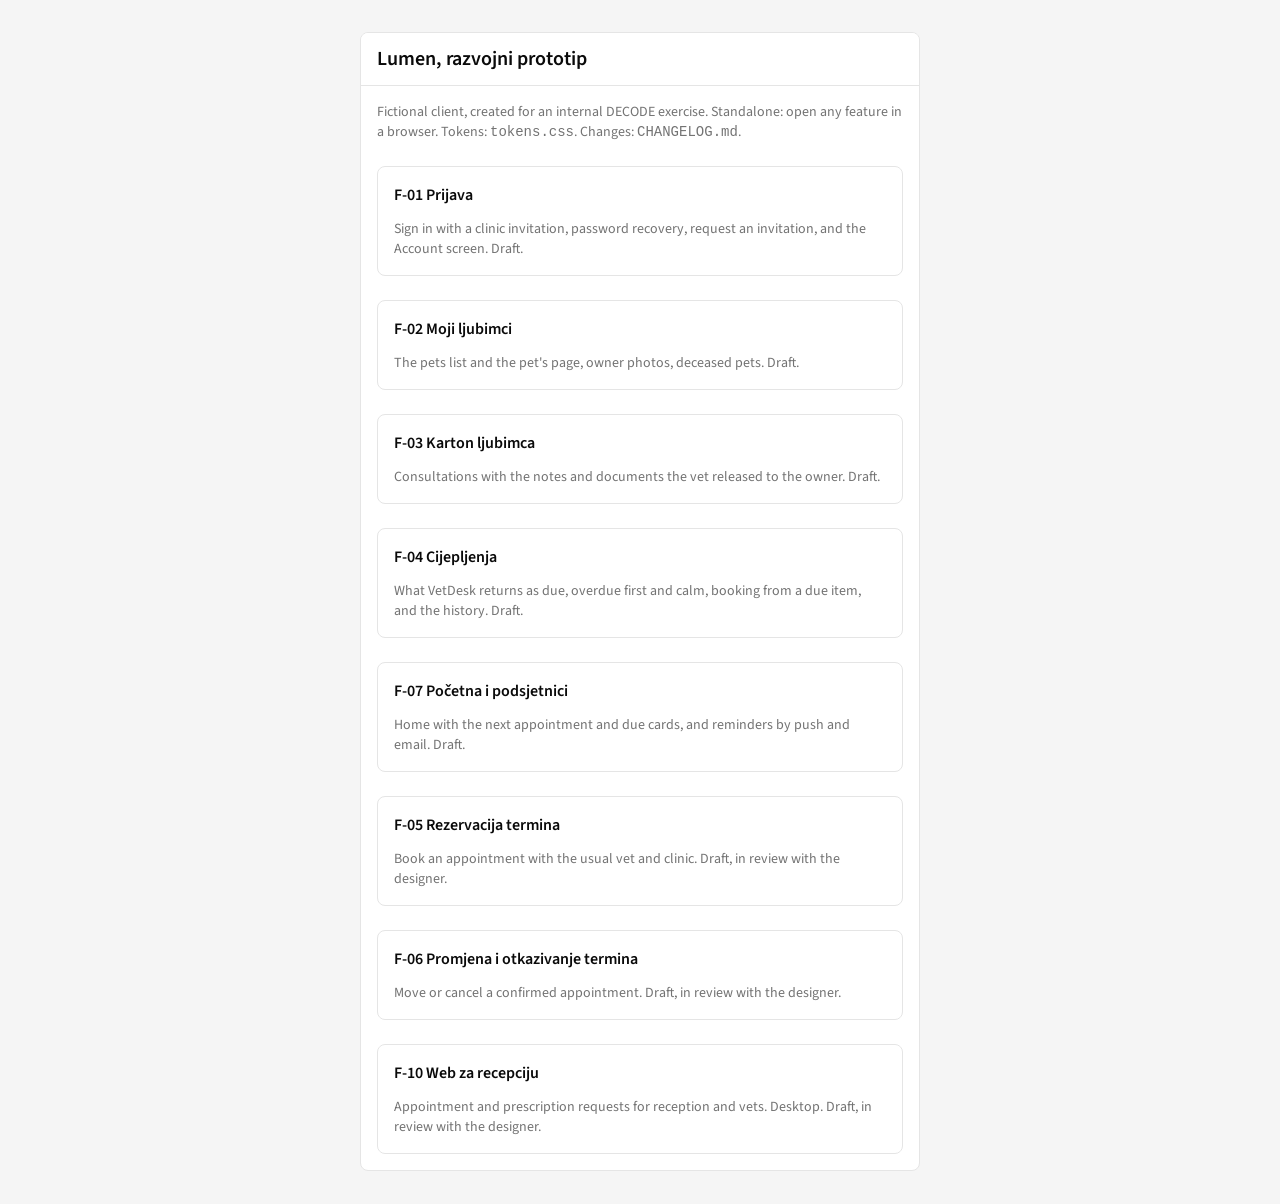
==== prototype/index.html @ 7cb43299 "Prototype F-07, Home and reminders, with its rules page and D-034 Home shows the next appointment an" ====
<!doctype html>
<html lang="hr">
<head>
  <meta charset="utf-8">
  <meta name="viewport" content="width=device-width, initial-scale=1">
  <title>Lumen prototip</title>
  <link rel="stylesheet" href="tokens.css">
  <link rel="stylesheet" href="shared.css">
</head>
<body>
  <div class="app">
    <header class="topbar"><h1>Lumen, razvojni prototip</h1></header>
    <main class="content">
      <p class="meta">Fictional client, created for an internal DECODE exercise. Standalone: open any feature in a browser. Tokens: <code>tokens.css</code>. Changes: <code>CHANGELOG.md</code>.</p>
      <a class="card" href="features/f-01-sign-in/index.html" style="text-decoration:none;color:inherit">
        <span class="card-title">F-01 Prijava</span>
        <span class="meta">Sign in with a clinic invitation, password recovery, request an invitation, and the Account screen. Draft.</span>
      </a>
      <a class="card" href="features/f-02-pets/index.html" style="text-decoration:none;color:inherit">
        <span class="card-title">F-02 Moji ljubimci</span>
        <span class="meta">The pets list and the pet's page, owner photos, deceased pets. Draft.</span>
      </a>
      <a class="card" href="features/f-03-record/index.html" style="text-decoration:none;color:inherit">
        <span class="card-title">F-03 Karton ljubimca</span>
        <span class="meta">Consultations with the notes and documents the vet released to the owner. Draft.</span>
      </a>
      <a class="card" href="features/f-04-vaccinations/index.html" style="text-decoration:none;color:inherit">
        <span class="card-title">F-04 Cijepljenja</span>
        <span class="meta">What VetDesk returns as due, overdue first and calm, booking from a due item, and the history. Draft.</span>
      </a>
      <a class="card" href="features/f-07-home/index.html" style="text-decoration:none;color:inherit">
        <span class="card-title">F-07 Početna i podsjetnici</span>
        <span class="meta">Home with the next appointment and due cards, and reminders by push and email. Draft.</span>
      </a>
      <a class="card" href="features/f-05-booking/index.html" style="text-decoration:none;color:inherit">
        <span class="card-title">F-05 Rezervacija termina</span>
        <span class="meta">Book an appointment with the usual vet and clinic. Draft, in review with the designer.</span>
      </a>
      <a class="card" href="features/f-06-move-cancel/index.html" style="text-decoration:none;color:inherit">
        <span class="card-title">F-06 Promjena i otkazivanje termina</span>
        <span class="meta">Move or cancel a confirmed appointment. Draft, in review with the designer.</span>
      </a>
      <a class="card" href="features/f-10-reception/index.html" style="text-decoration:none;color:inherit">
        <span class="card-title">F-10 Web za recepciju</span>
        <span class="meta">Appointment and prescription requests for reception and vets. Desktop. Draft, in review with the designer.</span>
      </a>
    </main>
  </div>
</body>
</html>
---- prototype/tokens.css ----
/* Design system snapshot
   Structure: shadcn/ui kit for Figma, Pro Blocks, June 2025
     Figma file v9mpONXW2tQm9v0MKIhoWS, node 580:9181 (Documentation)
     Collections read: "1. TailwindCSS", "2. Theme", "3. Mode" (Light)
   Brand: Lumen brand guidelines, summarised in
     client/2026-09-18-brand-and-clinics/brand-summary.md (PDF in Drive)
   Read: 2026-10-08

   shadcn gives the components, spacing, sizes and states. Lumen's brand replaces
   shadcn's colour, typeface and corner radius where the guidelines set them (D-007).
   Values the guidelines do not set are shadcn's defaults and are marked
   UNCONFIRMED until the designer settles them.

   Nothing here syncs. Re-read the source and bump the version when either moves. */

:root {
  /* Brand, from the Lumen guidelines */
  --lumen-teal: #0F7C7A;          /* primary */
  --lumen-sand: #F2E9DC;          /* secondary */
  --lumen-coral: #F26B5B;         /* calls to action only */

  /* shadcn semantic colours, Light mode */
  --color-background: #ffffff;
  --color-foreground: #0a0a0a;
  --color-card: #ffffff;
  --color-card-foreground: #0a0a0a;
  --color-primary: var(--lumen-teal);
  --color-primary-foreground: #ffffff;          /* UNCONFIRMED: shadcn uses #fafafa */
  --color-secondary: var(--lumen-sand);         /* UNCONFIRMED: shadcn secondary role */
  --color-secondary-foreground: #171717;
  --color-cta: var(--lumen-coral);
  --color-cta-foreground: #ffffff;              /* UNCONFIRMED: about 3:1 on coral, below AA for body text */
  --color-muted: #f5f5f5;                       /* UNCONFIRMED: shadcn default */
  --color-muted-foreground: #737373;            /* UNCONFIRMED: shadcn default */
  --color-accent: #f5f5f5;                      /* shadcn hover surface, not Lumen's accent */
  --color-accent-foreground: #171717;
  --color-border: #e5e5e5;                      /* UNCONFIRMED: shadcn default */
  --color-input: #e5e5e5;                       /* UNCONFIRMED: shadcn default */
  --color-ring: var(--lumen-teal);              /* UNCONFIRMED: shadcn uses #a3a3a3 */
  --color-destructive: #dc2626;                 /* UNCONFIRMED: shadcn default */
  --color-destructive-foreground: #fef2f2;
  --color-overlay: rgba(0, 0, 0, 0.5);          /* shadcn alpha/50, behind dialogs and sheets */

  /* Type. Guidelines: Source Sans 3, headings 600, body 400 */
  --font-sans: "Source Sans 3", system-ui, sans-serif;
  --font-weight-body: 400;
  --font-weight-medium: 500;                    /* UNCONFIRMED: shadcn uses 500 on buttons and labels */
  --font-weight-heading: 600;
  /* Sizes in rem so text follows the phone's text-size setting. 1rem = 16px */
  --text-xs: 0.75rem;   --leading-xs: 1rem;       /* 12 / 16 */
  --text-sm: 0.875rem;  --leading-sm: 1.25rem;    /* 14 / 20 */
  --text-base: 1rem;    --leading-base: 1.5rem;   /* 16 / 24 */
  --text-lg: 1.125rem;  --leading-lg: 1.75rem;    /* 18 / 28 */
  --text-xl: 1.25rem;   --leading-xl: 1.75rem;    /* 20 / 28 */
  --text-2xl: 1.5rem;   --leading-2xl: 2rem;      /* 24 / 32 */

  /* Spacing, Tailwind scale from the kit */
  --space-1: 4px;  --space-2: 8px;  --space-3: 12px; --space-4: 16px;
  --space-5: 20px; --space-6: 24px; --space-8: 32px; --space-10: 40px;
  --space-12: 48px; --space-16: 64px;

  /* Radius. Guidelines: 8 px. shadcn cards use 14 px (rounded-xl), held to 8 here */
  --radius: 8px;
  --radius-sm: 6px;
  --radius-full: 9999px;

  /* Borders and shadows, shadcn */
  --border-width: 1px;
  --shadow-xs: 0 1px 2px rgba(0, 0, 0, 0.05);
  --shadow-sm: 0 1px 3px rgba(0, 0, 0, 0.10), 0 1px 2px -1px rgba(0, 0, 0, 0.10);
  --shadow-lg: 0 10px 15px -3px rgba(0, 0, 0, 0.10), 0 4px 6px -4px rgba(0, 0, 0, 0.10);

  /* Control sizes, shadcn defaults (h-9 button and input) */
  --control-height: 36px;
  --control-height-lg: 40px;
}

/* Breakpoints from the kit, for reference in media queries:
   sm 640px, md 768px, lg 1024px, xl 1280px */
---- prototype/shared.css ----
/* Layout and component styles for the Lumen owner app prototype.
   Every value comes from tokens.css. Component shapes follow the shadcn/ui kit
   (Button, Badge, Radio Group, Select, Drawer), restyled with Lumen's tokens. */

@import url("https://fonts.googleapis.com/css2?family=Source+Sans+3:wght@400;500;600&display=swap");

*, *::before, *::after { box-sizing: border-box; }

html { font-size: 100%; }
html.text-200 { font-size: 200%; }

body {
  margin: 0;
  font-family: var(--font-sans);
  font-size: var(--text-base);
  line-height: var(--leading-base);
  font-weight: var(--font-weight-body);
  color: var(--color-foreground);
  background: var(--color-muted);
}

h1, h2, h3 { font-weight: var(--font-weight-heading); margin: 0; }
a { color: var(--color-primary); }
dd { overflow-wrap: anywhere; min-width: 0; }
h1 { font-size: var(--text-2xl); line-height: var(--leading-2xl); }
h2 { font-size: var(--text-lg); line-height: var(--leading-lg); }
h3 { font-size: var(--text-base); line-height: var(--leading-base); }
p { margin: 0; }

/* The phone. Full width below 768px, a centred column from 768px. */
.app {
  min-height: 100vh;
  background: var(--color-background);
  display: flex;
  flex-direction: column;
  position: relative;
}
@media (min-width: 768px) {
  body { padding: var(--space-8) 0; }
  .app {
    max-width: 560px;
    min-height: calc(100vh - 2 * var(--space-8));
    margin: 0 auto;
    border: var(--border-width) solid var(--color-border);
    border-radius: var(--radius);
    overflow: hidden;
  }
}

.topbar {
  display: flex;
  align-items: center;
  gap: var(--space-2);
  padding: var(--space-3) var(--space-4);
  border-bottom: var(--border-width) solid var(--color-border);
  background: var(--color-background);
  position: sticky;
  top: 0;
  z-index: 5;
}
.topbar h1 { flex: 1; font-size: var(--text-xl); line-height: var(--leading-xl); }

.content { flex: 1; padding: var(--space-4); display: flex; flex-direction: column; gap: var(--space-6); }

/* Button, after the shadcn Button. Primary is Lumen Teal (see tokens: coral is open). */
.btn {
  font: inherit;
  font-size: var(--text-sm);
  line-height: var(--leading-sm);
  font-weight: var(--font-weight-medium);
  min-height: var(--control-height);
  padding: var(--space-2) var(--space-4);
  border-radius: var(--radius);
  border: var(--border-width) solid transparent;
  cursor: pointer;
  display: inline-flex;
  align-items: center;
  justify-content: center;
  gap: var(--space-2);
  text-align: center;
  text-decoration: none;
}
.btn:focus-visible { outline: 2px solid var(--color-ring); outline-offset: 2px; }
.btn-primary { background: var(--color-primary); color: var(--color-primary-foreground); }
.btn-outline { background: var(--color-background); color: var(--color-foreground); border-color: var(--color-input); }
.btn-ghost { background: transparent; color: var(--color-foreground); }
.btn-destructive { background: var(--color-destructive); color: var(--color-destructive-foreground); }
.btn-lg { min-height: var(--control-height-lg); font-size: var(--text-base); line-height: var(--leading-base); }
.btn-block { width: 100%; }
.btn[disabled] { opacity: 0.5; cursor: not-allowed; }
.btn-icon { padding: var(--space-2); min-width: var(--control-height); }

/* Badge, after the shadcn Badge */
.badge {
  display: inline-flex;
  align-items: center;
  font-size: var(--text-xs);
  line-height: var(--leading-xs);
  font-weight: var(--font-weight-medium);
  padding: 2px var(--space-2);
  border-radius: var(--radius-sm);
  border: var(--border-width) solid transparent;
  max-width: 100%;   /* wraps rather than overflowing at large text sizes */
}
.badge-requested { background: var(--color-secondary); color: var(--color-secondary-foreground); }
.badge-confirmed { background: var(--color-primary); color: var(--color-primary-foreground); }
.badge-rejected { background: var(--color-background); color: var(--color-destructive); border-color: var(--color-destructive); }
.badge-unconfirmed { background: var(--color-background); color: var(--color-muted-foreground); border: var(--border-width) dashed var(--color-muted-foreground); }

/* Card: the kit's Card (page "Card") */
.card {
  border: var(--border-width) solid var(--color-border);
  border-radius: var(--radius);
  background: var(--color-card);
  padding: var(--space-4);
  display: flex;
  flex-direction: column;
  gap: var(--space-3);
}
.card-row { display: flex; justify-content: space-between; align-items: flex-start; gap: var(--space-3); }
.card-title { font-weight: var(--font-weight-heading); overflow-wrap: anywhere; }
.meta { font-size: var(--text-sm); line-height: var(--leading-sm); color: var(--color-muted-foreground); }
.clamp-2 { display: -webkit-box; -webkit-line-clamp: 2; -webkit-box-orient: vertical; overflow: hidden; }
.clamp-3 { display: -webkit-box; -webkit-line-clamp: 3; -webkit-box-orient: vertical; overflow: hidden; }
.truncate { white-space: nowrap; overflow: hidden; text-overflow: ellipsis; min-width: 0; }
.linklike { background: none; border: 0; padding: 0; font: inherit; color: var(--color-primary); font-weight: var(--font-weight-medium); cursor: pointer; text-decoration: underline; }

/* Tabs: the kit's Tabs / Trigger, Active On/Off (page "Tabs") */
.tabs { display: flex; gap: var(--space-1); padding: var(--space-1); background: var(--color-muted); border-radius: var(--radius); }
.tab { flex: 1; font: inherit; font-size: var(--text-sm); line-height: var(--leading-sm); font-weight: var(--font-weight-medium); border: 0; border-radius: var(--radius-sm); padding: var(--space-2); background: transparent; color: var(--color-muted-foreground); cursor: pointer; }
.tab[aria-selected="true"] { background: var(--color-background); color: var(--color-foreground); box-shadow: var(--shadow-xs); }

/* Form sections */
.field { display: flex; flex-direction: column; gap: var(--space-2); border: 0; padding: 0; margin: 0; min-width: 0; }
.field > legend, .field > label.label { font-size: var(--text-sm); line-height: var(--leading-sm); font-weight: var(--font-weight-heading); padding: 0; margin-bottom: var(--space-2); }

/* Radio card, composed from the kit's Radio Group inside a bordered row */
.option {
  display: flex;
  align-items: center;
  gap: var(--space-3);
  border: var(--border-width) solid var(--color-input);
  border-radius: var(--radius);
  padding: var(--space-3);
  cursor: pointer;
  min-width: 0;
}
.option:has(input:checked) { border-color: var(--color-primary); box-shadow: 0 0 0 1px var(--color-primary); }
.option:has(input:focus-visible) { outline: 2px solid var(--color-ring); outline-offset: 2px; }
.option input { accent-color: var(--color-primary); width: 16px; height: 16px; margin: 0; flex: none; }
.option-body { display: flex; flex-direction: column; min-width: 0; flex: 1; }
.option-list { display: flex; flex-direction: column; gap: var(--space-2); }

/* Select, after the shadcn Select (native element for the prototype) */
.select {
  font: inherit;
  font-size: var(--text-sm);
  min-height: var(--control-height);
  padding: var(--space-2) var(--space-3);
  border: var(--border-width) solid var(--color-input);
  border-radius: var(--radius);
  background: var(--color-background);
  color: var(--color-foreground);
  width: 100%;
}
.select:focus-visible { outline: 2px solid var(--color-ring); outline-offset: 2px; }

/* Chips: the kit's Toggle Group, one item pressed at a time (page "Toggle Group") */
.chips { display: flex; flex-wrap: wrap; gap: var(--space-2); }
.chip[aria-pressed="true"] { background: var(--color-primary); color: var(--color-primary-foreground); border-color: var(--color-primary); }

/* Day strip and time grid: Toggle Group items, as the chips */
.days { display: flex; gap: var(--space-2); overflow-x: auto; padding-bottom: var(--space-2); scroll-snap-type: x proximity; }
.day { flex: none; flex-direction: column; min-width: 56px; padding: var(--space-2); gap: 0; scroll-snap-align: start; }
.day small { font-size: var(--text-xs); line-height: var(--leading-xs); font-weight: var(--font-weight-body); }
.day[aria-pressed="true"] { background: var(--color-primary); color: var(--color-primary-foreground); border-color: var(--color-primary); }
.day.is-empty { color: var(--color-muted-foreground); }
.times { display: grid; grid-template-columns: repeat(4, minmax(0, 1fr)); gap: var(--space-2); }
.time[aria-pressed="true"] { background: var(--color-primary); color: var(--color-primary-foreground); border-color: var(--color-primary); }
@media (max-width: 374px) { .times { grid-template-columns: repeat(3, minmax(0, 1fr)); } }
@media (min-width: 768px) { .times { grid-template-columns: repeat(5, minmax(0, 1fr)); } }

/* Alert: the kit's Alert, Variant Default and Destructive, with its Button slot (page "Alert") */
.alert {
  display: flex;
  flex-direction: column;
  gap: var(--space-2);
  border: var(--border-width) solid var(--color-border);
  border-radius: var(--radius);
  padding: var(--space-3) var(--space-4);
  background: var(--color-card);
  color: var(--color-card-foreground);
  font-size: var(--text-sm);
  line-height: var(--leading-sm);
}
.alert-title { font-weight: var(--font-weight-heading); }
.alert-error { background: var(--color-background); border-color: var(--color-destructive); color: var(--color-destructive); }
.alert .btn { align-self: flex-start; }

/* Skeleton: the kit's Skeleton (page "Skeleton") */
.skeleton { background: var(--color-muted); border-radius: var(--radius); min-height: var(--control-height); animation: pulse 1.5s ease-in-out infinite; }
@keyframes pulse { 50% { opacity: 0.5; } }
@media (prefers-reduced-motion: reduce) { .skeleton { animation: none; } }

.empty { text-align: center; display: flex; flex-direction: column; align-items: center; gap: var(--space-3); padding: var(--space-10) var(--space-4); }

/* Sticky footer for the main action */
.footer {
  position: sticky;
  bottom: 0;
  background: var(--color-background);
  border-top: var(--border-width) solid var(--color-border);
  padding: var(--space-3) var(--space-4);
  display: flex;
  flex-direction: column;
  gap: var(--space-2);
}

/* Bottom sheet confirmation: the kit's Drawer (page "Drawer") */
.scrim { position: fixed; inset: 0; background: var(--color-overlay); display: flex; align-items: flex-end; justify-content: center; z-index: 20; }
.sheet {
  background: var(--color-background);
  width: 100%;
  max-width: 560px;
  border-radius: var(--radius) var(--radius) 0 0;
  padding: var(--space-6) var(--space-4) var(--space-4);
  display: flex;
  flex-direction: column;
  gap: var(--space-3);
}
.sheet .actions { display: flex; flex-direction: column; gap: var(--space-2); margin-top: var(--space-2); }

/* Toast: the kit's Sonner, State Default (page "Sonner") */
.toast {
  position: fixed;
  left: 50%;
  bottom: calc(var(--control-height-lg) + var(--space-8));  /* above the sticky footer */
  transform: translateX(-50%);
  background: var(--color-background);
  color: var(--color-foreground);
  border: var(--border-width) solid var(--color-border);
  padding: var(--space-3) var(--space-4);
  border-radius: var(--radius);
  font-size: var(--text-sm);
  line-height: var(--leading-sm);
  box-shadow: var(--shadow-lg);
  z-index: 30;
  max-width: calc(100% - 2 * var(--space-4));
}

/* A push notification, simulated by the prototype. Visually the phone's, not the app's */
.push {
  position: fixed;
  top: var(--space-3);
  left: 50%;
  transform: translateX(-50%);
  width: min(400px, calc(100% - 2 * var(--space-4)));
  background: var(--color-background);
  color: var(--color-foreground);
  border: var(--border-width) solid var(--color-border);
  border-radius: var(--radius);
  box-shadow: var(--shadow-lg);
  padding: var(--space-3) var(--space-4);
  z-index: 40;
  cursor: pointer;
  text-align: left;
  font: inherit;
}
.push small { color: var(--color-muted-foreground); font-size: var(--text-xs); }

.sr-only { position: absolute; width: 1px; height: 1px; overflow: hidden; clip: rect(0 0 0 0); white-space: nowrap; }

/* ---------- Prototype scaffolding, not part of the product ---------- */
.proto-panel {
  position: fixed;
  right: var(--space-2);
  top: 10px;
  z-index: 50;
  font-family: ui-monospace, Menlo, monospace;
  font-size: 12px;
  line-height: 16px;
}
.proto-panel > button {
  font: inherit; background: #111; color: #ff0; border: 2px dashed #ff0; border-radius: 4px; padding: 6px 10px; cursor: pointer;
}
.proto-panel .proto-body {
  display: none; margin-top: 6px; background: #111; color: #eee; border: 2px dashed #ff0; border-radius: 4px; padding: 10px;
  width: 280px; max-height: 70vh; overflow: auto;
}
.proto-panel.open .proto-body { display: block; }
.proto-body h4 { margin: 8px 0 4px; color: #ff0; font-size: 12px; }
.proto-body a, .proto-body button { color: #9cf; background: none; border: 0; font: inherit; cursor: pointer; padding: 1px 0; text-align: left; display: block; }
.proto-body a[aria-current="true"] { color: #ff0; font-weight: bold; }

.devdoc { margin: var(--space-4); font-size: 13px; line-height: 18px; font-family: ui-monospace, Menlo, monospace; background: #fafafa; border: 2px dashed #999; border-radius: 4px; padding: 10px; color: #222; }
.devdoc summary { cursor: pointer; font-weight: bold; }
.devdoc table { border-collapse: collapse; width: 100%; margin: 8px 0; }
.devdoc th, .devdoc td { border: 1px solid #ccc; padding: 4px 6px; text-align: left; vertical-align: top; }
.devdoc .unconf { color: #b00; font-weight: bold; }
@media (min-width: 768px) { .devdoc { max-width: 900px; margin: var(--space-4) auto; } }

/* ---------- Reception web view (F-10): desktop layout ---------- */
.desk { min-height: 100vh; background: var(--color-background); display: flex; flex-direction: column; }
.desk-header { display: flex; align-items: center; justify-content: space-between; gap: var(--space-4); padding: var(--space-3) var(--space-6); border-bottom: var(--border-width) solid var(--color-border); }
.desk-header h1 { font-size: var(--text-lg); line-height: var(--leading-lg); }
.desk-nav { display: flex; gap: var(--space-1); padding: var(--space-3) var(--space-6) 0; border-bottom: var(--border-width) solid var(--color-border); }
.desk-nav .tab { flex: none; border-radius: var(--radius-sm) var(--radius-sm) 0 0; padding: var(--space-2) var(--space-4); display: inline-flex; gap: var(--space-2); align-items: center; }
.desk-nav .tab[aria-selected="true"] { box-shadow: none; background: var(--color-muted); color: var(--color-foreground); }
.count { font-size: var(--text-xs); line-height: var(--leading-xs); background: var(--color-primary); color: var(--color-primary-foreground); border-radius: var(--radius-full); padding: 0 var(--space-2); }
.desk-body { flex: 1; display: grid; grid-template-columns: minmax(0, 1fr) 400px; min-height: 0; }
.desk-body.no-detail { grid-template-columns: minmax(0, 1fr); }
.desk-list { padding: var(--space-4) var(--space-6); display: flex; flex-direction: column; gap: var(--space-2); min-width: 0; }
.desk-list h2 { font-size: var(--text-sm); line-height: var(--leading-sm); color: var(--color-muted-foreground); margin-top: var(--space-4); }
.row {
  display: grid; grid-template-columns: 110px minmax(0, 1.2fr) minmax(0, 1.4fr) 140px; gap: var(--space-4); align-items: center;
  width: 100%; text-align: left; font: inherit; font-size: var(--text-sm); line-height: var(--leading-sm); color: var(--color-foreground);
  background: var(--color-card); border: var(--border-width) solid var(--color-border); border-radius: var(--radius); padding: var(--space-3) var(--space-4); cursor: pointer;
}
.row:focus-visible { outline: 2px solid var(--color-ring); outline-offset: 2px; }
.row[aria-current="true"] { border-color: var(--color-primary); box-shadow: 0 0 0 1px var(--color-primary); }
.row.is-auto { background: var(--color-muted); color: var(--color-muted-foreground); cursor: default; }
.row .when { font-weight: var(--font-weight-heading); }
.row .left { text-align: right; font-weight: var(--font-weight-medium); }
.row-rx { grid-template-columns: minmax(0, 1fr) minmax(0, 1.4fr) 140px; }
.desk-detail { border-left: var(--border-width) solid var(--color-border); padding: var(--space-4) var(--space-6); display: flex; flex-direction: column; gap: var(--space-4); overflow-wrap: anywhere; }
.desk-detail dl { display: grid; grid-template-columns: 130px minmax(0, 1fr); gap: var(--space-2) var(--space-3); margin: 0; font-size: var(--text-sm); line-height: var(--leading-sm); }
.desk-detail dt { color: var(--color-muted-foreground); }
.desk-detail dd { margin: 0; }
.desk-detail .actions { display: flex; gap: var(--space-2); flex-wrap: wrap; }
.input { font: inherit; font-size: var(--text-sm); min-height: var(--control-height); padding: var(--space-2) var(--space-3); border: var(--border-width) solid var(--color-input); border-radius: var(--radius); background: var(--color-background); color: var(--color-foreground); width: 100%; }
.input:focus-visible { outline: 2px solid var(--color-ring); outline-offset: 2px; }
textarea.input { min-height: 80px; resize: vertical; }
.role-tag { font-size: var(--text-sm); color: var(--color-muted-foreground); text-align: right; }
@media (max-width: 1023px) {
  .desk-body { grid-template-columns: minmax(0, 1fr); }
  .desk-detail { position: fixed; inset: 0; z-index: 15; background: var(--color-background); border-left: 0; overflow: auto; }
  .row { grid-template-columns: 100px minmax(0, 1fr) 110px; }
  .row .col-who { display: none; }
}

/* Prototype panel sits bottom right on the reception view, clear of the signed-in user */
body:has(.desk-header) .proto-panel { top: auto; bottom: var(--space-3); }

/* Bottom navigation of the owner app (D-010): four tabs share the width and wrap at large text */
nav.footer .tab { min-width: 0; overflow-wrap: anywhere; padding: var(--space-2) var(--space-1); }

/* Email previews (F-07) use the full width, up to the 600 px email column */
.app.is-email { max-width: none; border: 0; border-radius: 0; }
@media (min-width: 768px) { body:has(.app.is-email) { padding: 0; } }
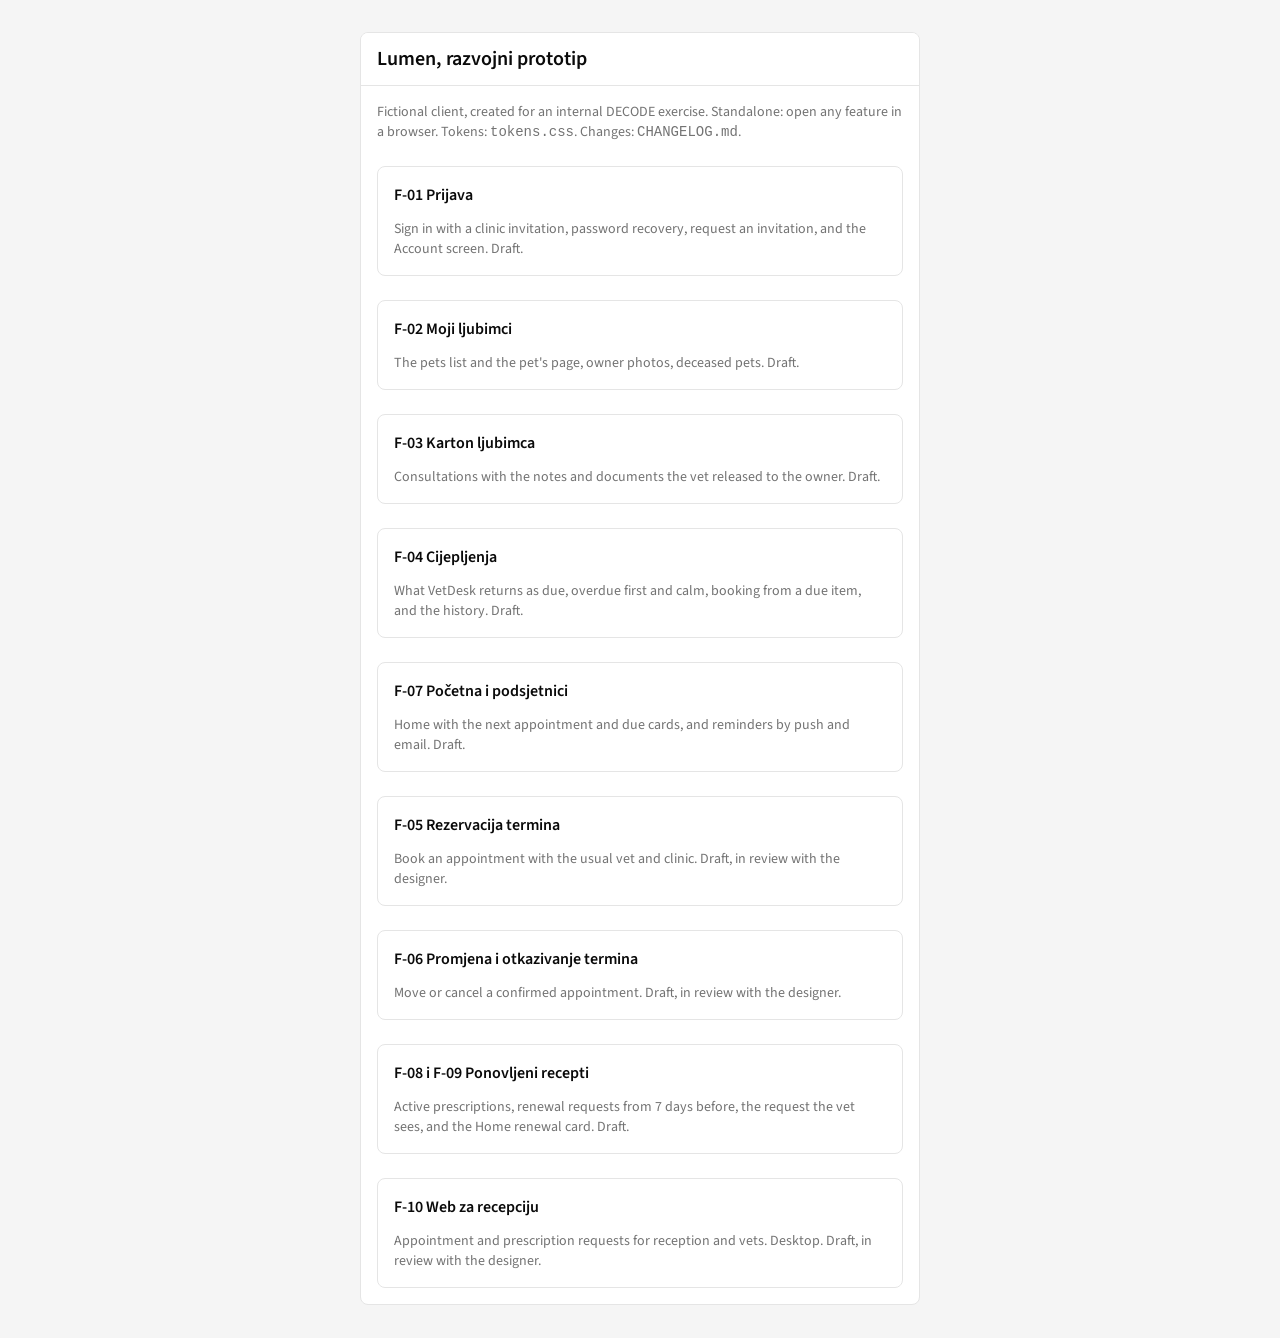
==== commit 7c1fc332: "Prototype F-08 and F-09, repeat prescriptions, with rules page and D-035 Active prescriptions, renew" ====
--- a/prototype/index.html
+++ b/prototype/index.html
@@ -40,6 +40,10 @@
         <span class="card-title">F-06 Promjena i otkazivanje termina</span>
         <span class="meta">Move or cancel a confirmed appointment. Draft, in review with the designer.</span>
       </a>
+      <a class="card" href="features/f-08-f-09-prescriptions/index.html" style="text-decoration:none;color:inherit">
+        <span class="card-title">F-08 i F-09 Ponovljeni recepti</span>
+        <span class="meta">Active prescriptions, renewal requests from 7 days before, the request the vet sees, and the Home renewal card. Draft.</span>
+      </a>
       <a class="card" href="features/f-10-reception/index.html" style="text-decoration:none;color:inherit">
         <span class="card-title">F-10 Web za recepciju</span>
         <span class="meta">Appointment and prescription requests for reception and vets. Desktop. Draft, in review with the designer.</span>
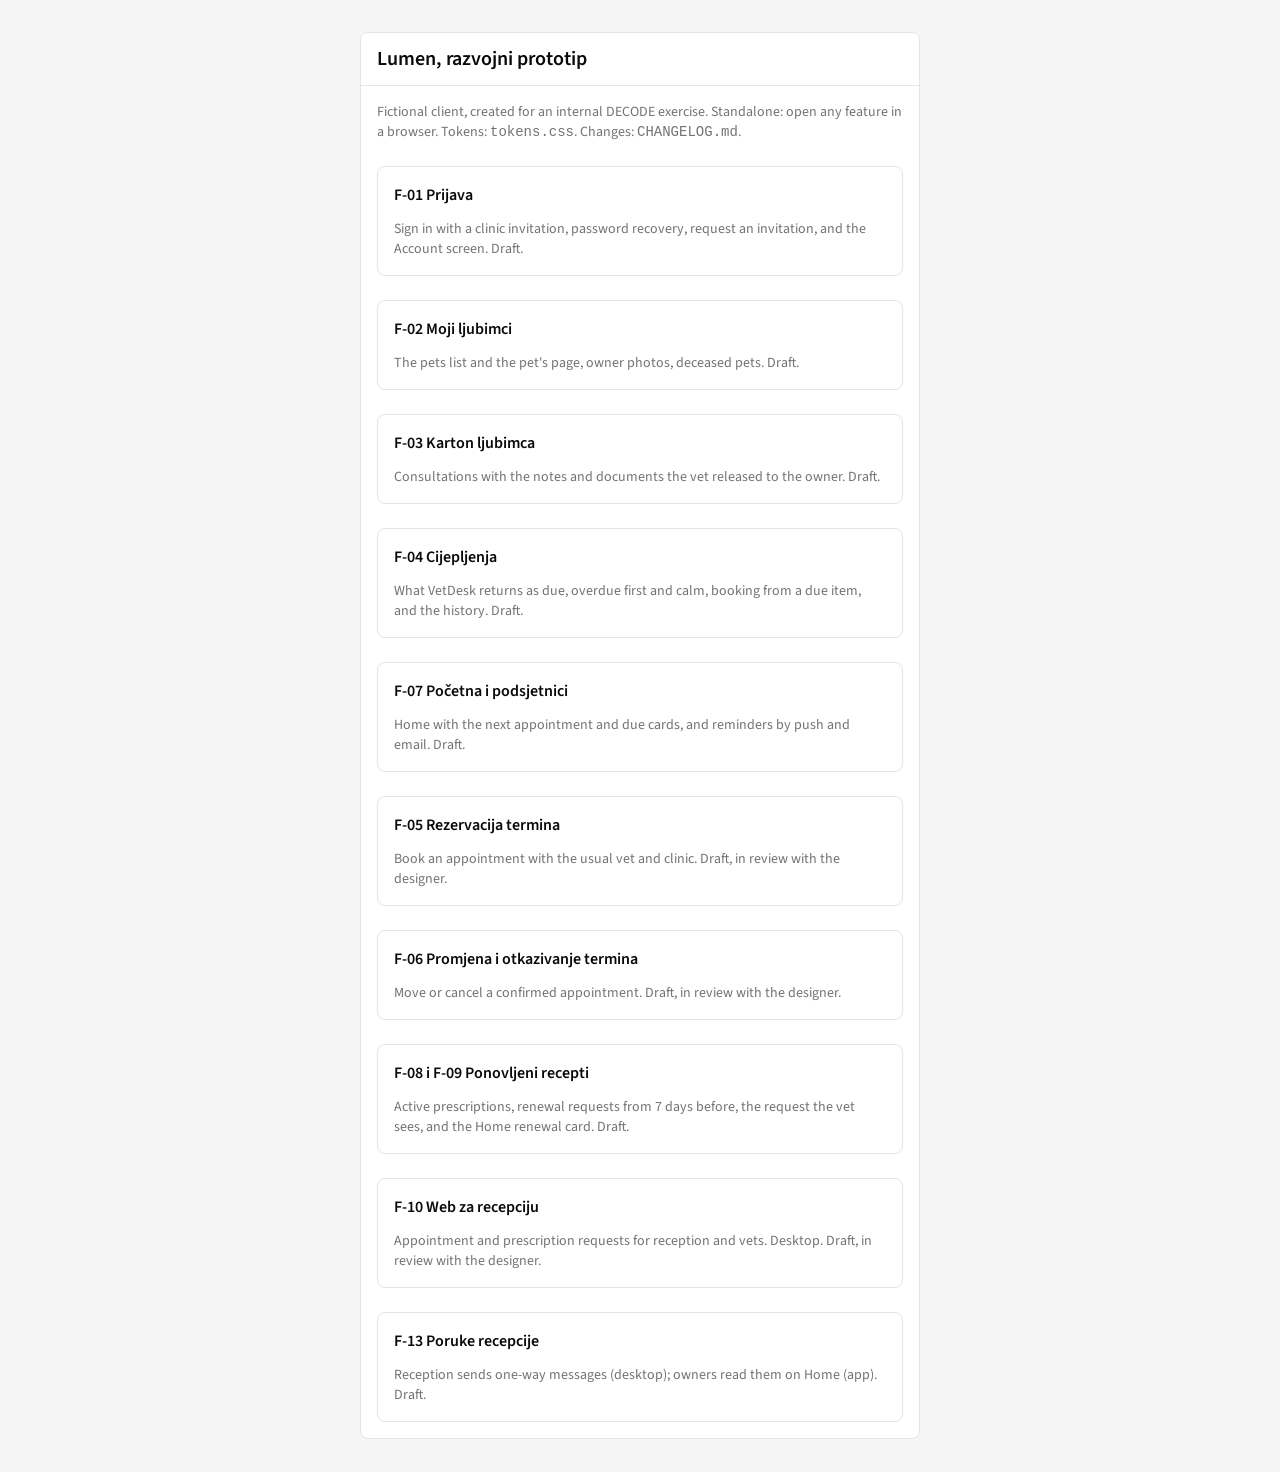
==== commit a2e576e4: "Prototype F-13, reception messages, with its rules page and D-036 Reception sends one-way messages f" ====
--- a/prototype/index.html
+++ b/prototype/index.html
@@ -48,6 +48,10 @@
         <span class="card-title">F-10 Web za recepciju</span>
         <span class="meta">Appointment and prescription requests for reception and vets. Desktop. Draft, in review with the designer.</span>
       </a>
+      <a class="card" href="features/f-13-messages/index.html" style="text-decoration:none;color:inherit">
+        <span class="card-title">F-13 Poruke recepcije</span>
+        <span class="meta">Reception sends one-way messages (desktop); owners read them on Home (app). Draft.</span>
+      </a>
     </main>
   </div>
 </body>
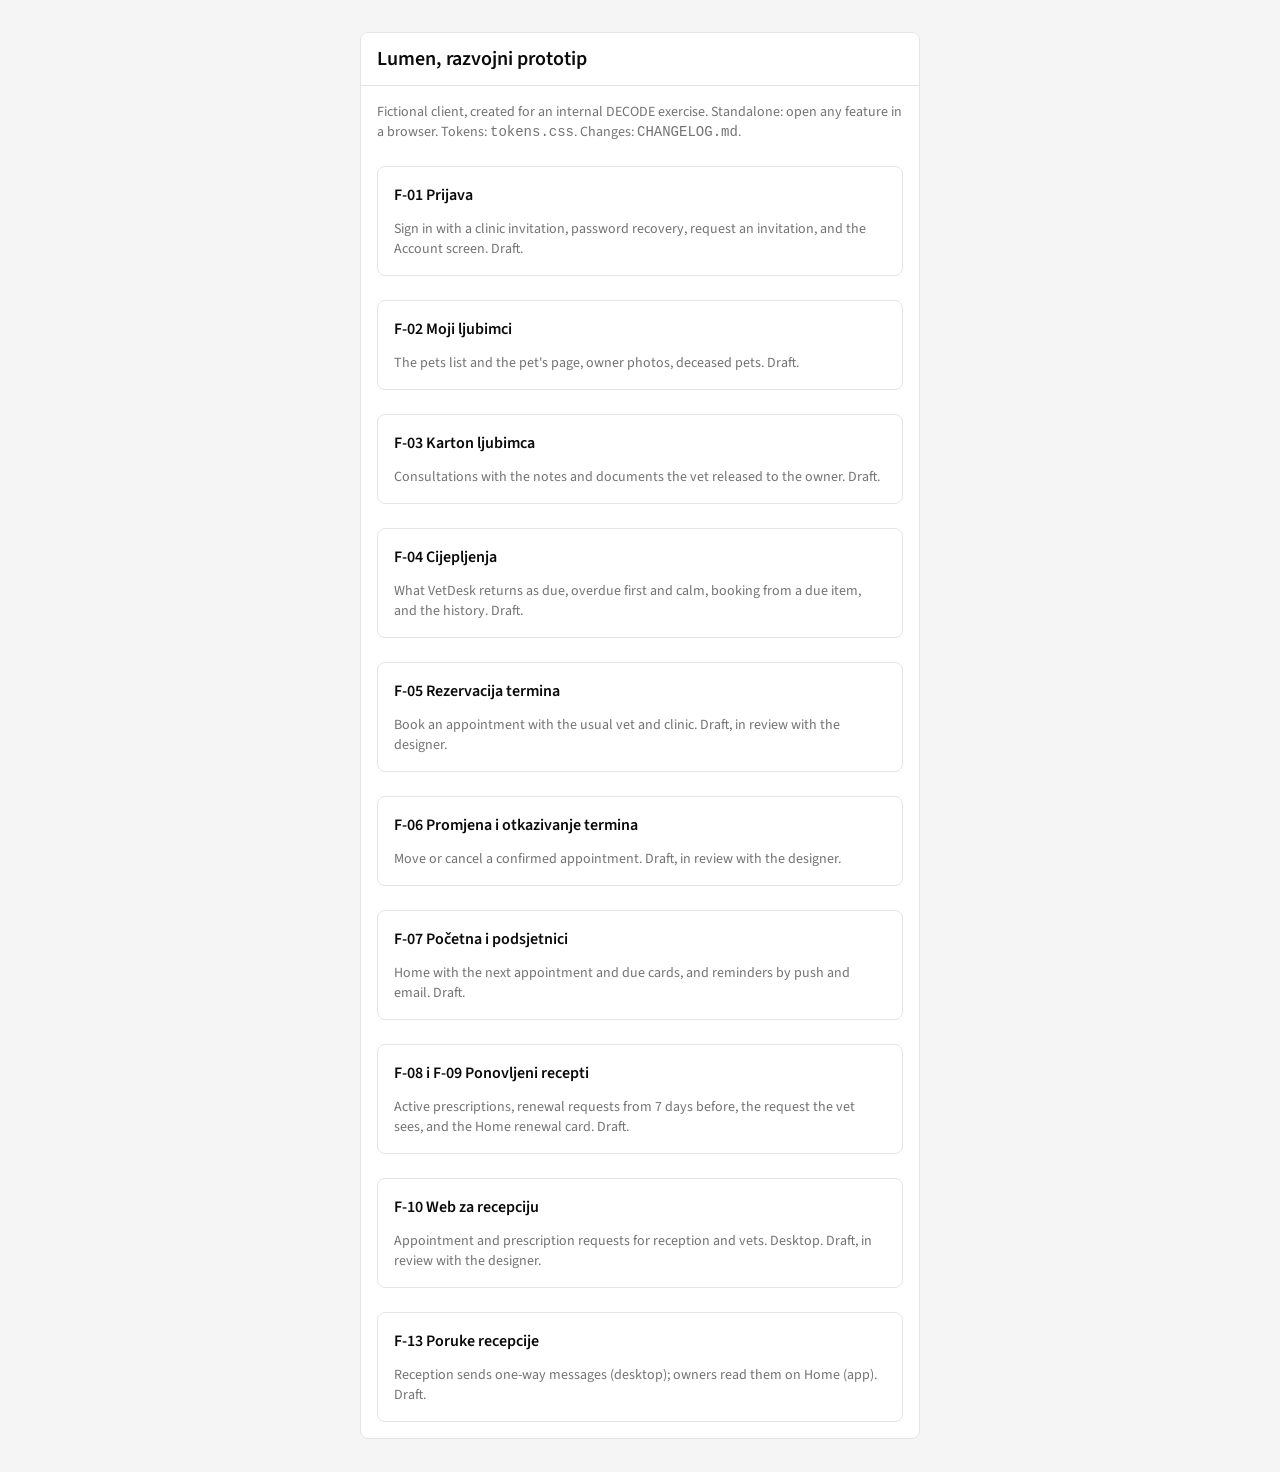
==== commit d1253588: "Order the prototype index by feature number Co-Authored-By: Claude Opus 5.5 <noreply@anthropic.com>" ====
--- a/prototype/index.html
+++ b/prototype/index.html
@@ -28,10 +28,6 @@
         <span class="card-title">F-04 Cijepljenja</span>
         <span class="meta">What VetDesk returns as due, overdue first and calm, booking from a due item, and the history. Draft.</span>
       </a>
-      <a class="card" href="features/f-07-home/index.html" style="text-decoration:none;color:inherit">
-        <span class="card-title">F-07 Početna i podsjetnici</span>
-        <span class="meta">Home with the next appointment and due cards, and reminders by push and email. Draft.</span>
-      </a>
       <a class="card" href="features/f-05-booking/index.html" style="text-decoration:none;color:inherit">
         <span class="card-title">F-05 Rezervacija termina</span>
         <span class="meta">Book an appointment with the usual vet and clinic. Draft, in review with the designer.</span>
@@ -39,6 +35,10 @@
       <a class="card" href="features/f-06-move-cancel/index.html" style="text-decoration:none;color:inherit">
         <span class="card-title">F-06 Promjena i otkazivanje termina</span>
         <span class="meta">Move or cancel a confirmed appointment. Draft, in review with the designer.</span>
+      </a>
+      <a class="card" href="features/f-07-home/index.html" style="text-decoration:none;color:inherit">
+        <span class="card-title">F-07 Početna i podsjetnici</span>
+        <span class="meta">Home with the next appointment and due cards, and reminders by push and email. Draft.</span>
       </a>
       <a class="card" href="features/f-08-f-09-prescriptions/index.html" style="text-decoration:none;color:inherit">
         <span class="card-title">F-08 i F-09 Ponovljeni recepti</span>
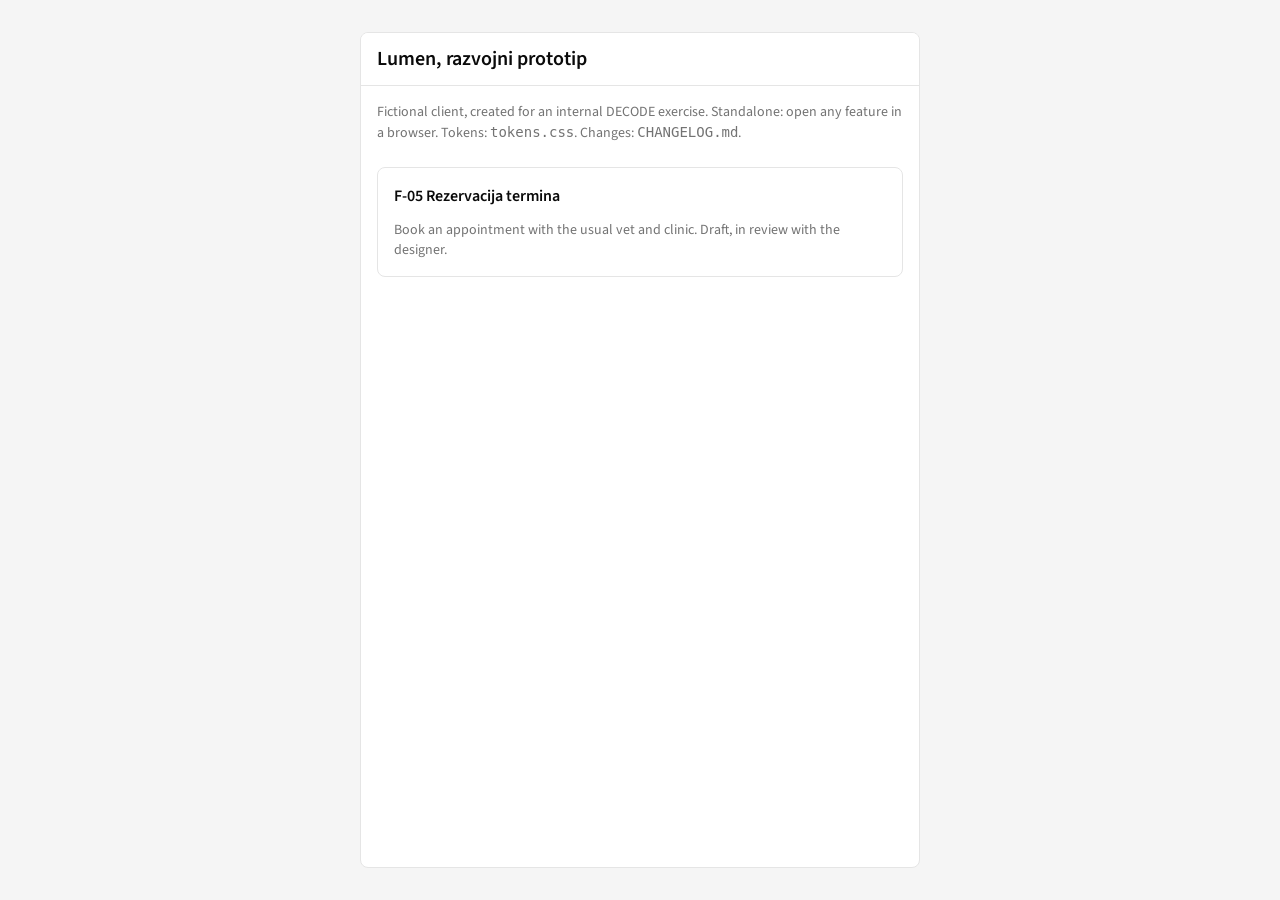
==== commit d66c8878: "Prototype F-05: booking, rules page, D-027 (#13) * Prototype F-05, booking, with its rules page and " ====
--- a/prototype/index.html
+++ b/prototype/index.html
@@ -12,45 +12,9 @@
     <header class="topbar"><h1>Lumen, razvojni prototip</h1></header>
     <main class="content">
       <p class="meta">Fictional client, created for an internal DECODE exercise. Standalone: open any feature in a browser. Tokens: <code>tokens.css</code>. Changes: <code>CHANGELOG.md</code>.</p>
-      <a class="card" href="features/f-01-sign-in/index.html" style="text-decoration:none;color:inherit">
-        <span class="card-title">F-01 Prijava</span>
-        <span class="meta">Sign in with a clinic invitation, password recovery, request an invitation, and the Account screen. Draft.</span>
-      </a>
-      <a class="card" href="features/f-02-pets/index.html" style="text-decoration:none;color:inherit">
-        <span class="card-title">F-02 Moji ljubimci</span>
-        <span class="meta">The pets list and the pet's page, owner photos, deceased pets. Draft.</span>
-      </a>
-      <a class="card" href="features/f-03-record/index.html" style="text-decoration:none;color:inherit">
-        <span class="card-title">F-03 Karton ljubimca</span>
-        <span class="meta">Consultations with the notes and documents the vet released to the owner. Draft.</span>
-      </a>
-      <a class="card" href="features/f-04-vaccinations/index.html" style="text-decoration:none;color:inherit">
-        <span class="card-title">F-04 Cijepljenja</span>
-        <span class="meta">What VetDesk returns as due, overdue first and calm, booking from a due item, and the history. Draft.</span>
-      </a>
       <a class="card" href="features/f-05-booking/index.html" style="text-decoration:none;color:inherit">
         <span class="card-title">F-05 Rezervacija termina</span>
         <span class="meta">Book an appointment with the usual vet and clinic. Draft, in review with the designer.</span>
-      </a>
-      <a class="card" href="features/f-06-move-cancel/index.html" style="text-decoration:none;color:inherit">
-        <span class="card-title">F-06 Promjena i otkazivanje termina</span>
-        <span class="meta">Move or cancel a confirmed appointment. Draft, in review with the designer.</span>
-      </a>
-      <a class="card" href="features/f-07-home/index.html" style="text-decoration:none;color:inherit">
-        <span class="card-title">F-07 Početna i podsjetnici</span>
-        <span class="meta">Home with the next appointment and due cards, and reminders by push and email. Draft.</span>
-      </a>
-      <a class="card" href="features/f-08-f-09-prescriptions/index.html" style="text-decoration:none;color:inherit">
-        <span class="card-title">F-08 i F-09 Ponovljeni recepti</span>
-        <span class="meta">Active prescriptions, renewal requests from 7 days before, the request the vet sees, and the Home renewal card. Draft.</span>
-      </a>
-      <a class="card" href="features/f-10-reception/index.html" style="text-decoration:none;color:inherit">
-        <span class="card-title">F-10 Web za recepciju</span>
-        <span class="meta">Appointment and prescription requests for reception and vets. Desktop. Draft, in review with the designer.</span>
-      </a>
-      <a class="card" href="features/f-13-messages/index.html" style="text-decoration:none;color:inherit">
-        <span class="card-title">F-13 Poruke recepcije</span>
-        <span class="meta">Reception sends one-way messages (desktop); owners read them on Home (app). Draft.</span>
       </a>
     </main>
   </div>
--- a/prototype/shared.css
+++ b/prototype/shared.css
@@ -20,8 +20,6 @@
 }
 
 h1, h2, h3 { font-weight: var(--font-weight-heading); margin: 0; }
-a { color: var(--color-primary); }
-dd { overflow-wrap: anywhere; min-width: 0; }
 h1 { font-size: var(--text-2xl); line-height: var(--leading-2xl); }
 h2 { font-size: var(--text-lg); line-height: var(--leading-lg); }
 h3 { font-size: var(--text-base); line-height: var(--leading-base); }
@@ -256,7 +254,6 @@
   transform: translateX(-50%);
   width: min(400px, calc(100% - 2 * var(--space-4)));
   background: var(--color-background);
-  color: var(--color-foreground);
   border: var(--border-width) solid var(--color-border);
   border-radius: var(--radius);
   box-shadow: var(--shadow-lg);
@@ -298,52 +295,3 @@
 .devdoc th, .devdoc td { border: 1px solid #ccc; padding: 4px 6px; text-align: left; vertical-align: top; }
 .devdoc .unconf { color: #b00; font-weight: bold; }
 @media (min-width: 768px) { .devdoc { max-width: 900px; margin: var(--space-4) auto; } }
-
-/* ---------- Reception web view (F-10): desktop layout ---------- */
-.desk { min-height: 100vh; background: var(--color-background); display: flex; flex-direction: column; }
-.desk-header { display: flex; align-items: center; justify-content: space-between; gap: var(--space-4); padding: var(--space-3) var(--space-6); border-bottom: var(--border-width) solid var(--color-border); }
-.desk-header h1 { font-size: var(--text-lg); line-height: var(--leading-lg); }
-.desk-nav { display: flex; gap: var(--space-1); padding: var(--space-3) var(--space-6) 0; border-bottom: var(--border-width) solid var(--color-border); }
-.desk-nav .tab { flex: none; border-radius: var(--radius-sm) var(--radius-sm) 0 0; padding: var(--space-2) var(--space-4); display: inline-flex; gap: var(--space-2); align-items: center; }
-.desk-nav .tab[aria-selected="true"] { box-shadow: none; background: var(--color-muted); color: var(--color-foreground); }
-.count { font-size: var(--text-xs); line-height: var(--leading-xs); background: var(--color-primary); color: var(--color-primary-foreground); border-radius: var(--radius-full); padding: 0 var(--space-2); }
-.desk-body { flex: 1; display: grid; grid-template-columns: minmax(0, 1fr) 400px; min-height: 0; }
-.desk-body.no-detail { grid-template-columns: minmax(0, 1fr); }
-.desk-list { padding: var(--space-4) var(--space-6); display: flex; flex-direction: column; gap: var(--space-2); min-width: 0; }
-.desk-list h2 { font-size: var(--text-sm); line-height: var(--leading-sm); color: var(--color-muted-foreground); margin-top: var(--space-4); }
-.row {
-  display: grid; grid-template-columns: 110px minmax(0, 1.2fr) minmax(0, 1.4fr) 140px; gap: var(--space-4); align-items: center;
-  width: 100%; text-align: left; font: inherit; font-size: var(--text-sm); line-height: var(--leading-sm); color: var(--color-foreground);
-  background: var(--color-card); border: var(--border-width) solid var(--color-border); border-radius: var(--radius); padding: var(--space-3) var(--space-4); cursor: pointer;
-}
-.row:focus-visible { outline: 2px solid var(--color-ring); outline-offset: 2px; }
-.row[aria-current="true"] { border-color: var(--color-primary); box-shadow: 0 0 0 1px var(--color-primary); }
-.row.is-auto { background: var(--color-muted); color: var(--color-muted-foreground); cursor: default; }
-.row .when { font-weight: var(--font-weight-heading); }
-.row .left { text-align: right; font-weight: var(--font-weight-medium); }
-.row-rx { grid-template-columns: minmax(0, 1fr) minmax(0, 1.4fr) 140px; }
-.desk-detail { border-left: var(--border-width) solid var(--color-border); padding: var(--space-4) var(--space-6); display: flex; flex-direction: column; gap: var(--space-4); overflow-wrap: anywhere; }
-.desk-detail dl { display: grid; grid-template-columns: 130px minmax(0, 1fr); gap: var(--space-2) var(--space-3); margin: 0; font-size: var(--text-sm); line-height: var(--leading-sm); }
-.desk-detail dt { color: var(--color-muted-foreground); }
-.desk-detail dd { margin: 0; }
-.desk-detail .actions { display: flex; gap: var(--space-2); flex-wrap: wrap; }
-.input { font: inherit; font-size: var(--text-sm); min-height: var(--control-height); padding: var(--space-2) var(--space-3); border: var(--border-width) solid var(--color-input); border-radius: var(--radius); background: var(--color-background); color: var(--color-foreground); width: 100%; }
-.input:focus-visible { outline: 2px solid var(--color-ring); outline-offset: 2px; }
-textarea.input { min-height: 80px; resize: vertical; }
-.role-tag { font-size: var(--text-sm); color: var(--color-muted-foreground); text-align: right; }
-@media (max-width: 1023px) {
-  .desk-body { grid-template-columns: minmax(0, 1fr); }
-  .desk-detail { position: fixed; inset: 0; z-index: 15; background: var(--color-background); border-left: 0; overflow: auto; }
-  .row { grid-template-columns: 100px minmax(0, 1fr) 110px; }
-  .row .col-who { display: none; }
-}
-
-/* Prototype panel sits bottom right on the reception view, clear of the signed-in user */
-body:has(.desk-header) .proto-panel { top: auto; bottom: var(--space-3); }
-
-/* Bottom navigation of the owner app (D-010): four tabs share the width and wrap at large text */
-nav.footer .tab { min-width: 0; overflow-wrap: anywhere; padding: var(--space-2) var(--space-1); }
-
-/* Email previews (F-07) use the full width, up to the 600 px email column */
-.app.is-email { max-width: none; border: 0; border-radius: 0; }
-@media (min-width: 768px) { body:has(.app.is-email) { padding: 0; } }
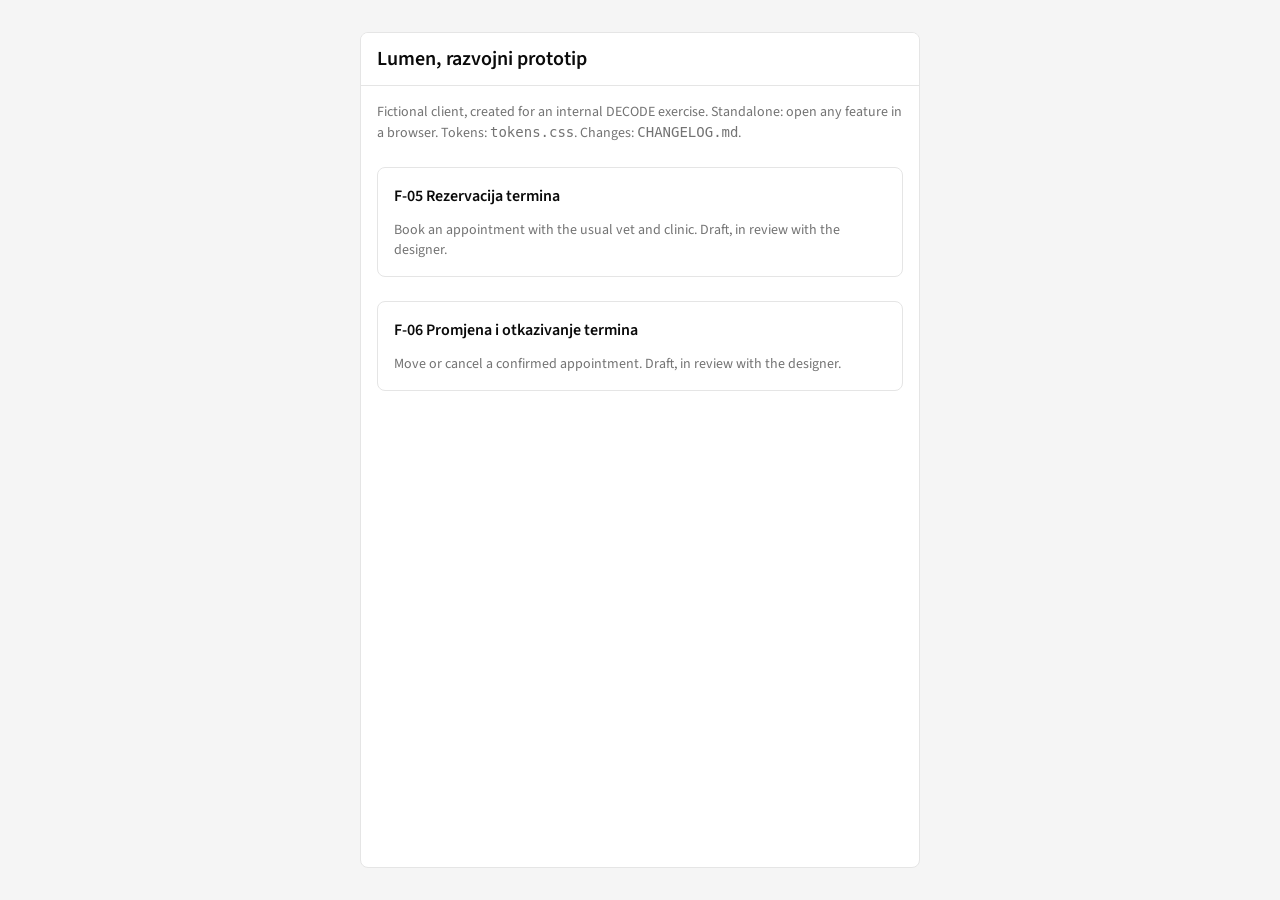
==== commit e1b63eea: "Prototype F-06: move or cancel, rules page, D-028 (#14) * Prototype F-05, booking, with its rules pa" ====
--- a/prototype/index.html
+++ b/prototype/index.html
@@ -16,6 +16,10 @@
         <span class="card-title">F-05 Rezervacija termina</span>
         <span class="meta">Book an appointment with the usual vet and clinic. Draft, in review with the designer.</span>
       </a>
+      <a class="card" href="features/f-06-move-cancel/index.html" style="text-decoration:none;color:inherit">
+        <span class="card-title">F-06 Promjena i otkazivanje termina</span>
+        <span class="meta">Move or cancel a confirmed appointment. Draft, in review with the designer.</span>
+      </a>
     </main>
   </div>
 </body>
--- a/prototype/shared.css
+++ b/prototype/shared.css
@@ -254,6 +254,7 @@
   transform: translateX(-50%);
   width: min(400px, calc(100% - 2 * var(--space-4)));
   background: var(--color-background);
+  color: var(--color-foreground);
   border: var(--border-width) solid var(--color-border);
   border-radius: var(--radius);
   box-shadow: var(--shadow-lg);
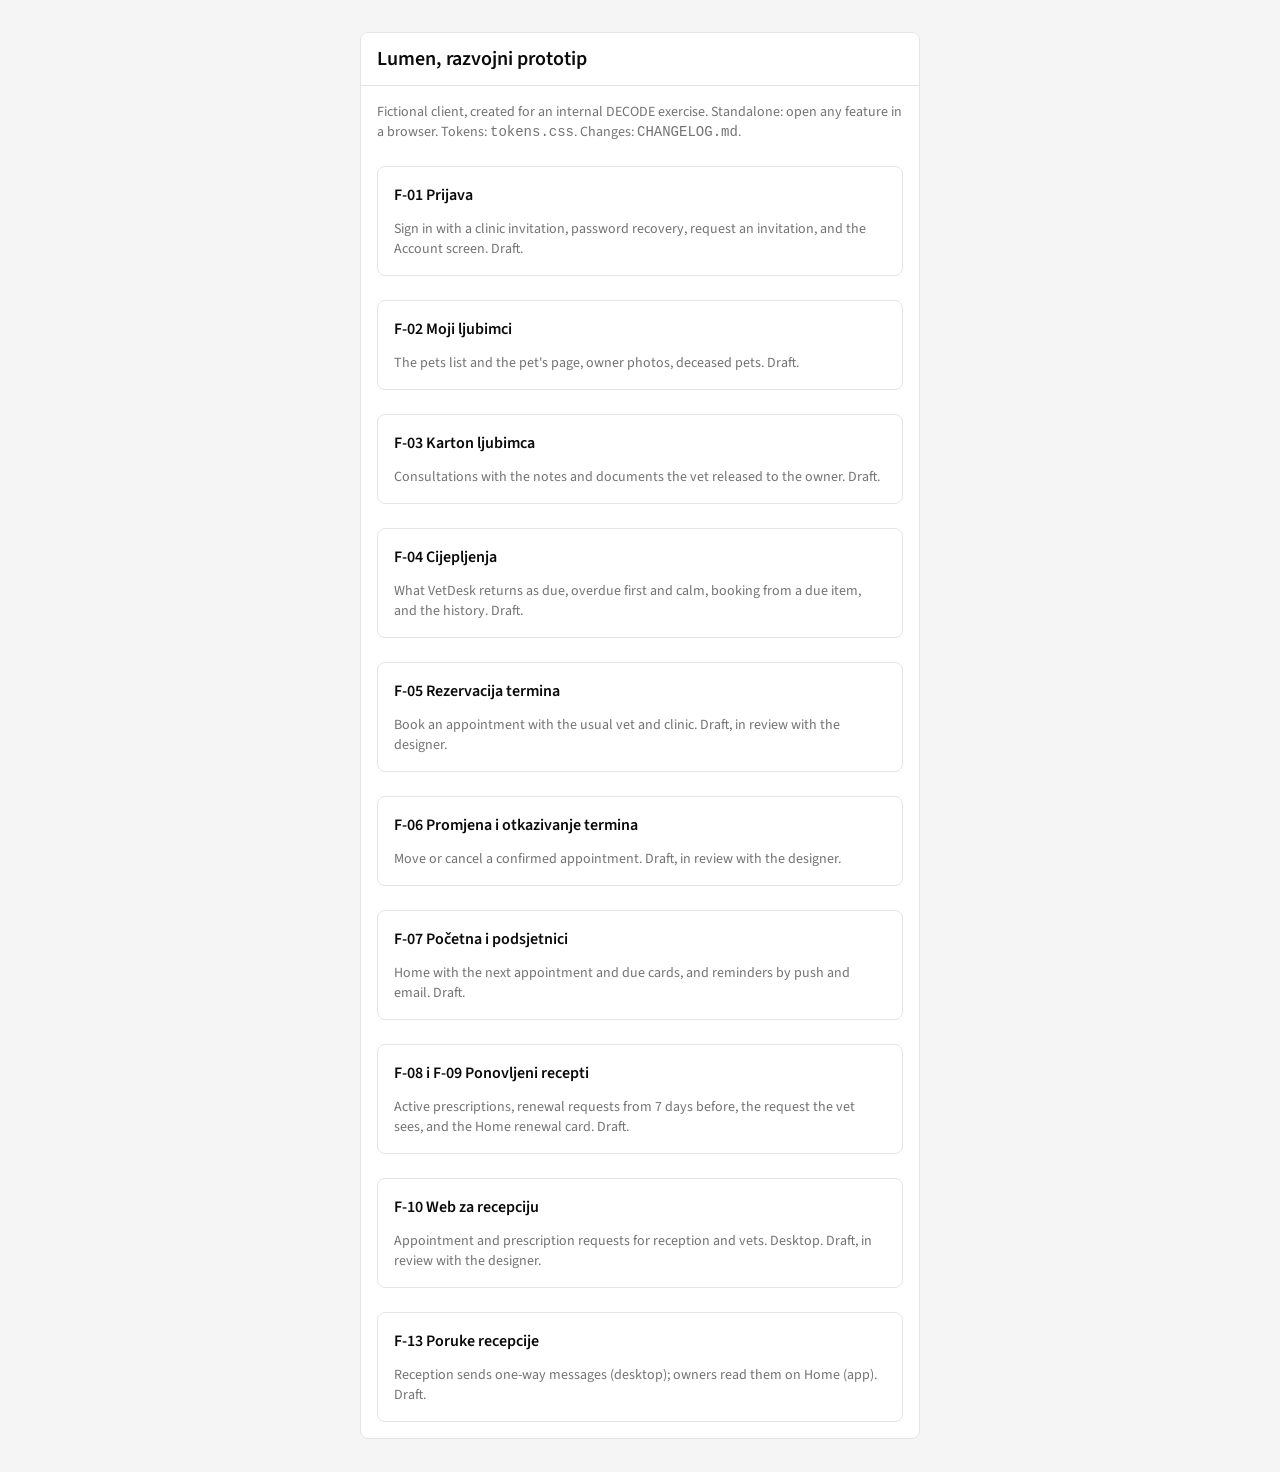
==== commit 4200320d: "Prototype 1.0.0: F-01, F-02, F-03, F-04, F-07, F-08, F-09, F-10, F-13 (#15) * Prototype F-05, bookin" ====
--- a/prototype/index.html
+++ b/prototype/index.html
@@ -12,6 +12,22 @@
     <header class="topbar"><h1>Lumen, razvojni prototip</h1></header>
     <main class="content">
       <p class="meta">Fictional client, created for an internal DECODE exercise. Standalone: open any feature in a browser. Tokens: <code>tokens.css</code>. Changes: <code>CHANGELOG.md</code>.</p>
+      <a class="card" href="features/f-01-sign-in/index.html" style="text-decoration:none;color:inherit">
+        <span class="card-title">F-01 Prijava</span>
+        <span class="meta">Sign in with a clinic invitation, password recovery, request an invitation, and the Account screen. Draft.</span>
+      </a>
+      <a class="card" href="features/f-02-pets/index.html" style="text-decoration:none;color:inherit">
+        <span class="card-title">F-02 Moji ljubimci</span>
+        <span class="meta">The pets list and the pet's page, owner photos, deceased pets. Draft.</span>
+      </a>
+      <a class="card" href="features/f-03-record/index.html" style="text-decoration:none;color:inherit">
+        <span class="card-title">F-03 Karton ljubimca</span>
+        <span class="meta">Consultations with the notes and documents the vet released to the owner. Draft.</span>
+      </a>
+      <a class="card" href="features/f-04-vaccinations/index.html" style="text-decoration:none;color:inherit">
+        <span class="card-title">F-04 Cijepljenja</span>
+        <span class="meta">What VetDesk returns as due, overdue first and calm, booking from a due item, and the history. Draft.</span>
+      </a>
       <a class="card" href="features/f-05-booking/index.html" style="text-decoration:none;color:inherit">
         <span class="card-title">F-05 Rezervacija termina</span>
         <span class="meta">Book an appointment with the usual vet and clinic. Draft, in review with the designer.</span>
@@ -20,6 +36,22 @@
         <span class="card-title">F-06 Promjena i otkazivanje termina</span>
         <span class="meta">Move or cancel a confirmed appointment. Draft, in review with the designer.</span>
       </a>
+      <a class="card" href="features/f-07-home/index.html" style="text-decoration:none;color:inherit">
+        <span class="card-title">F-07 Početna i podsjetnici</span>
+        <span class="meta">Home with the next appointment and due cards, and reminders by push and email. Draft.</span>
+      </a>
+      <a class="card" href="features/f-08-f-09-prescriptions/index.html" style="text-decoration:none;color:inherit">
+        <span class="card-title">F-08 i F-09 Ponovljeni recepti</span>
+        <span class="meta">Active prescriptions, renewal requests from 7 days before, the request the vet sees, and the Home renewal card. Draft.</span>
+      </a>
+      <a class="card" href="features/f-10-reception/index.html" style="text-decoration:none;color:inherit">
+        <span class="card-title">F-10 Web za recepciju</span>
+        <span class="meta">Appointment and prescription requests for reception and vets. Desktop. Draft, in review with the designer.</span>
+      </a>
+      <a class="card" href="features/f-13-messages/index.html" style="text-decoration:none;color:inherit">
+        <span class="card-title">F-13 Poruke recepcije</span>
+        <span class="meta">Reception sends one-way messages (desktop); owners read them on Home (app). Draft.</span>
+      </a>
     </main>
   </div>
 </body>
--- a/prototype/shared.css
+++ b/prototype/shared.css
@@ -20,6 +20,8 @@
 }
 
 h1, h2, h3 { font-weight: var(--font-weight-heading); margin: 0; }
+a { color: var(--color-primary); }
+dd { overflow-wrap: anywhere; min-width: 0; }
 h1 { font-size: var(--text-2xl); line-height: var(--leading-2xl); }
 h2 { font-size: var(--text-lg); line-height: var(--leading-lg); }
 h3 { font-size: var(--text-base); line-height: var(--leading-base); }
@@ -296,3 +298,52 @@
 .devdoc th, .devdoc td { border: 1px solid #ccc; padding: 4px 6px; text-align: left; vertical-align: top; }
 .devdoc .unconf { color: #b00; font-weight: bold; }
 @media (min-width: 768px) { .devdoc { max-width: 900px; margin: var(--space-4) auto; } }
+
+/* ---------- Reception web view (F-10): desktop layout ---------- */
+.desk { min-height: 100vh; background: var(--color-background); display: flex; flex-direction: column; }
+.desk-header { display: flex; align-items: center; justify-content: space-between; gap: var(--space-4); padding: var(--space-3) var(--space-6); border-bottom: var(--border-width) solid var(--color-border); }
+.desk-header h1 { font-size: var(--text-lg); line-height: var(--leading-lg); }
+.desk-nav { display: flex; gap: var(--space-1); padding: var(--space-3) var(--space-6) 0; border-bottom: var(--border-width) solid var(--color-border); }
+.desk-nav .tab { flex: none; border-radius: var(--radius-sm) var(--radius-sm) 0 0; padding: var(--space-2) var(--space-4); display: inline-flex; gap: var(--space-2); align-items: center; }
+.desk-nav .tab[aria-selected="true"] { box-shadow: none; background: var(--color-muted); color: var(--color-foreground); }
+.count { font-size: var(--text-xs); line-height: var(--leading-xs); background: var(--color-primary); color: var(--color-primary-foreground); border-radius: var(--radius-full); padding: 0 var(--space-2); }
+.desk-body { flex: 1; display: grid; grid-template-columns: minmax(0, 1fr) 400px; min-height: 0; }
+.desk-body.no-detail { grid-template-columns: minmax(0, 1fr); }
+.desk-list { padding: var(--space-4) var(--space-6); display: flex; flex-direction: column; gap: var(--space-2); min-width: 0; }
+.desk-list h2 { font-size: var(--text-sm); line-height: var(--leading-sm); color: var(--color-muted-foreground); margin-top: var(--space-4); }
+.row {
+  display: grid; grid-template-columns: 110px minmax(0, 1.2fr) minmax(0, 1.4fr) 140px; gap: var(--space-4); align-items: center;
+  width: 100%; text-align: left; font: inherit; font-size: var(--text-sm); line-height: var(--leading-sm); color: var(--color-foreground);
+  background: var(--color-card); border: var(--border-width) solid var(--color-border); border-radius: var(--radius); padding: var(--space-3) var(--space-4); cursor: pointer;
+}
+.row:focus-visible { outline: 2px solid var(--color-ring); outline-offset: 2px; }
+.row[aria-current="true"] { border-color: var(--color-primary); box-shadow: 0 0 0 1px var(--color-primary); }
+.row.is-auto { background: var(--color-muted); color: var(--color-muted-foreground); cursor: default; }
+.row .when { font-weight: var(--font-weight-heading); }
+.row .left { text-align: right; font-weight: var(--font-weight-medium); }
+.row-rx { grid-template-columns: minmax(0, 1fr) minmax(0, 1.4fr) 140px; }
+.desk-detail { border-left: var(--border-width) solid var(--color-border); padding: var(--space-4) var(--space-6); display: flex; flex-direction: column; gap: var(--space-4); overflow-wrap: anywhere; }
+.desk-detail dl { display: grid; grid-template-columns: 130px minmax(0, 1fr); gap: var(--space-2) var(--space-3); margin: 0; font-size: var(--text-sm); line-height: var(--leading-sm); }
+.desk-detail dt { color: var(--color-muted-foreground); }
+.desk-detail dd { margin: 0; }
+.desk-detail .actions { display: flex; gap: var(--space-2); flex-wrap: wrap; }
+.input { font: inherit; font-size: var(--text-sm); min-height: var(--control-height); padding: var(--space-2) var(--space-3); border: var(--border-width) solid var(--color-input); border-radius: var(--radius); background: var(--color-background); color: var(--color-foreground); width: 100%; }
+.input:focus-visible { outline: 2px solid var(--color-ring); outline-offset: 2px; }
+textarea.input { min-height: 80px; resize: vertical; }
+.role-tag { font-size: var(--text-sm); color: var(--color-muted-foreground); text-align: right; }
+@media (max-width: 1023px) {
+  .desk-body { grid-template-columns: minmax(0, 1fr); }
+  .desk-detail { position: fixed; inset: 0; z-index: 15; background: var(--color-background); border-left: 0; overflow: auto; }
+  .row { grid-template-columns: 100px minmax(0, 1fr) 110px; }
+  .row .col-who { display: none; }
+}
+
+/* Prototype panel sits bottom right on the reception view, clear of the signed-in user */
+body:has(.desk-header) .proto-panel { top: auto; bottom: var(--space-3); }
+
+/* Bottom navigation of the owner app (D-010): four tabs share the width and wrap at large text */
+nav.footer .tab { min-width: 0; overflow-wrap: anywhere; padding: var(--space-2) var(--space-1); }
+
+/* Email previews (F-07) use the full width, up to the 600 px email column */
+.app.is-email { max-width: none; border: 0; border-radius: 0; }
+@media (min-width: 768px) { body:has(.app.is-email) { padding: 0; } }
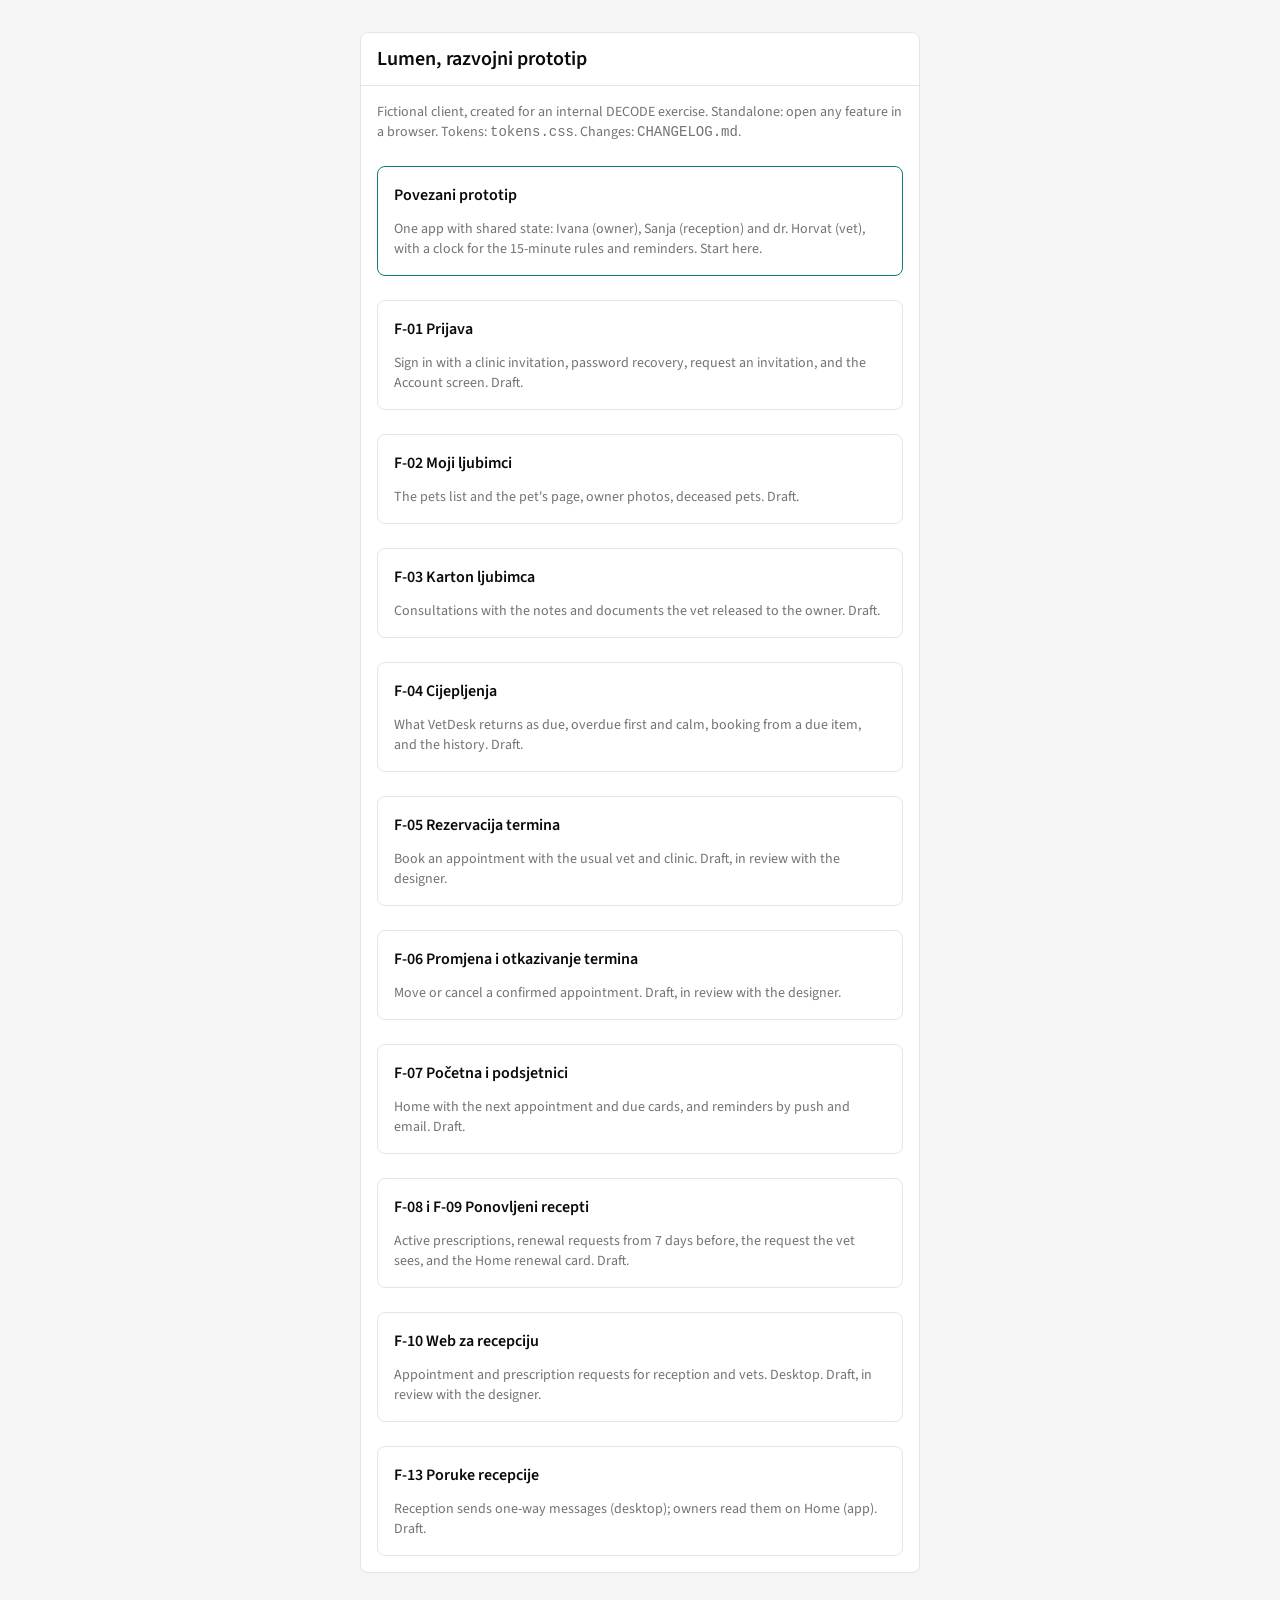
==== commit f3550d92: "Connected prototype and the new Home, D-037 prototype/flow/ is one app where Ivana, Sanja and dr. Ho" ====
--- a/prototype/index.html
+++ b/prototype/index.html
@@ -12,6 +12,10 @@
     <header class="topbar"><h1>Lumen, razvojni prototip</h1></header>
     <main class="content">
       <p class="meta">Fictional client, created for an internal DECODE exercise. Standalone: open any feature in a browser. Tokens: <code>tokens.css</code>. Changes: <code>CHANGELOG.md</code>.</p>
+      <a class="card" href="flow/index.html" style="text-decoration:none;color:inherit;border-color:var(--color-primary)">
+        <span class="card-title">Povezani prototip</span>
+        <span class="meta">One app with shared state: Ivana (owner), Sanja (reception) and dr. Horvat (vet), with a clock for the 15-minute rules and reminders. Start here.</span>
+      </a>
       <a class="card" href="features/f-01-sign-in/index.html" style="text-decoration:none;color:inherit">
         <span class="card-title">F-01 Prijava</span>
         <span class="meta">Sign in with a clinic invitation, password recovery, request an invitation, and the Account screen. Draft.</span>
--- a/prototype/shared.css
+++ b/prototype/shared.css
@@ -347,3 +347,26 @@
 /* Email previews (F-07) use the full width, up to the 600 px email column */
 .app.is-email { max-width: none; border: 0; border-radius: 0; }
 @media (min-width: 768px) { body:has(.app.is-email) { padding: 0; } }
+
+/* ---------- F-07 Home, "Ljubimci na vrhu" (shared by the feature page and the connected prototype) ---------- */
+.pets-row { display: flex; gap: var(--space-4); overflow-x: auto; padding: var(--space-1) var(--space-1) var(--space-2); margin: 0 calc(-1 * var(--space-1)); scroll-snap-type: x proximity; }
+.pet-chip { flex: none; display: flex; flex-direction: column; align-items: center; gap: var(--space-1); background: none; border: 0; padding: 0; font: inherit; font-size: var(--text-sm); line-height: var(--leading-sm); color: var(--color-muted-foreground); cursor: pointer; scroll-snap-align: start; max-width: 80px; }
+.pet-chip > span:last-child { overflow-wrap: anywhere; text-align: center; }
+.pet-chip[aria-selected="true"] { color: var(--color-foreground); font-weight: var(--font-weight-heading); }
+.pet-chip:focus-visible { outline: 2px solid var(--color-ring); outline-offset: 4px; border-radius: var(--radius); }
+.pet-avatar { display: flex; align-items: center; justify-content: center; border-radius: var(--radius-full); background: var(--color-secondary); color: var(--color-secondary-foreground); font-weight: var(--font-weight-heading); font-size: var(--text-lg); flex: none; }
+.pet-avatar.is-all { background: var(--color-muted); color: var(--color-foreground); font-size: var(--text-sm); }
+/* Ring = this pet needs something (due, renewal, not confirmed) */
+.pet-avatar.has-ring { box-shadow: 0 0 0 3px var(--color-background), 0 0 0 5px var(--color-primary); }
+.pet-chip[aria-selected="true"] .pet-avatar:not(.has-ring) { box-shadow: 0 0 0 3px var(--color-background), 0 0 0 5px var(--color-foreground); }
+
+.hero { background: var(--color-primary); color: var(--color-primary-foreground); border-radius: var(--radius); padding: var(--space-5); display: flex; flex-direction: column; gap: var(--space-2); box-shadow: var(--shadow-sm); }
+.hero-count { font-size: var(--text-xs); line-height: var(--leading-xs); font-weight: var(--font-weight-heading); letter-spacing: 0.08em; }
+.hero-date { font-size: var(--text-2xl); line-height: var(--leading-2xl); font-weight: var(--font-weight-heading); overflow-wrap: anywhere; }
+.hero-empty { background: var(--color-secondary); color: var(--color-secondary-foreground); }
+.hero-badge { background: var(--color-background); color: var(--color-foreground); white-space: normal; }
+.btn-on-primary { background: var(--color-background); color: var(--color-primary); border-color: var(--color-background); }
+.hero-empty .btn-on-primary { background: var(--color-primary); color: var(--color-primary-foreground); border-color: var(--color-primary); }
+.section-title { font-size: var(--text-base); line-height: var(--leading-base); display: flex; align-items: center; gap: var(--space-2); }
+.flow-spec { align-self: flex-start; }
+
